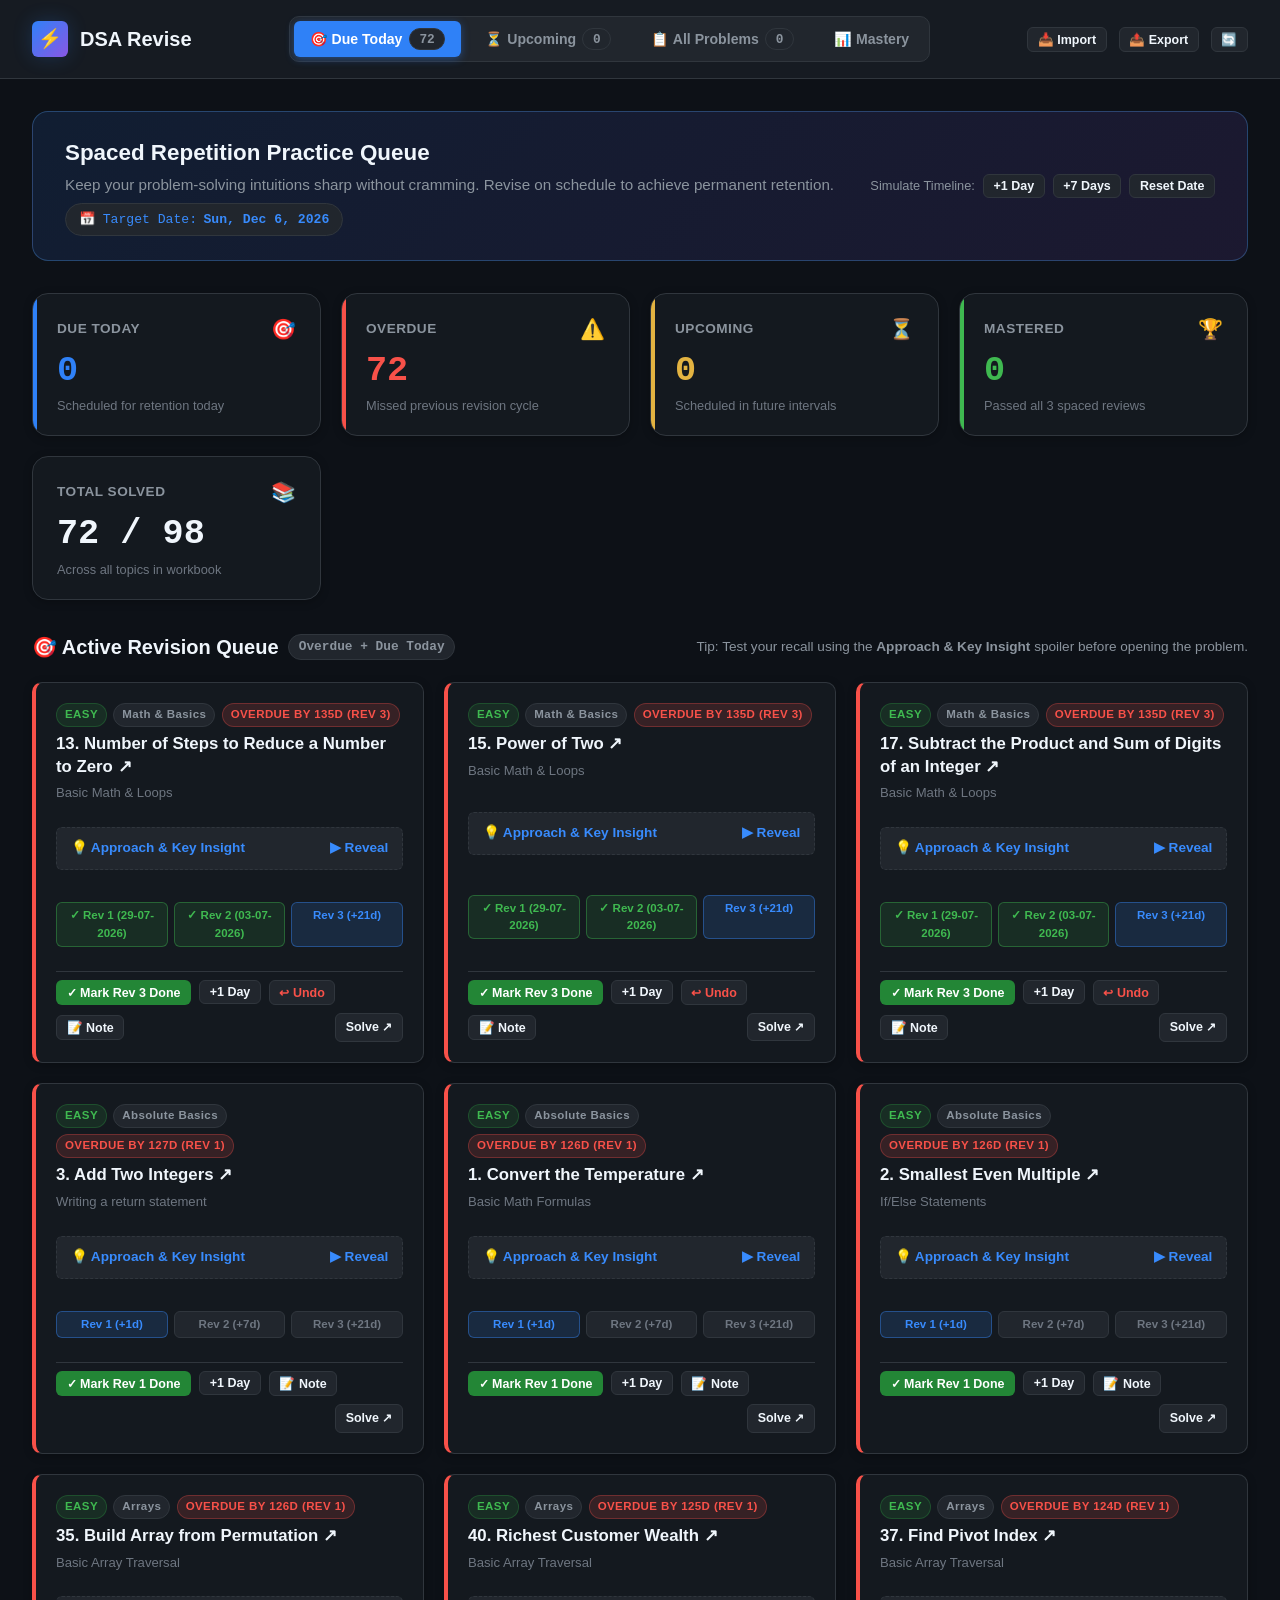
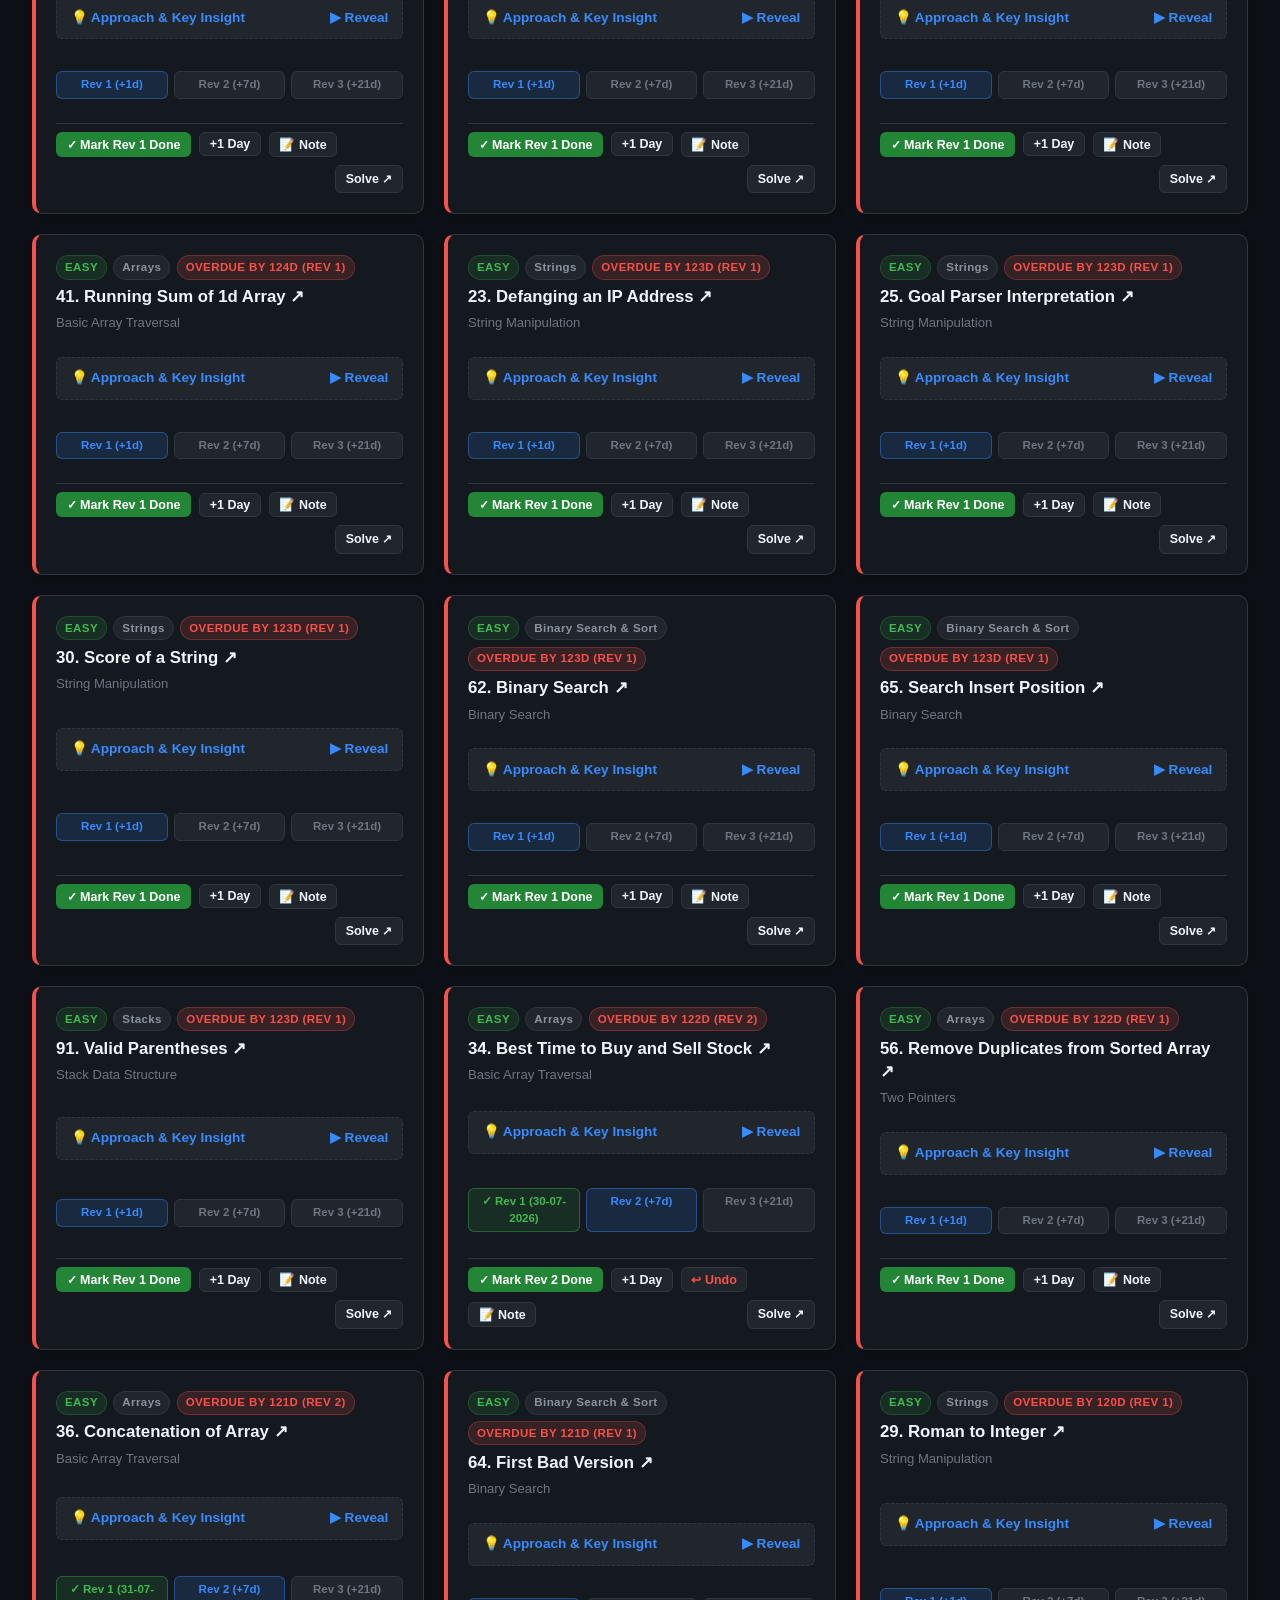
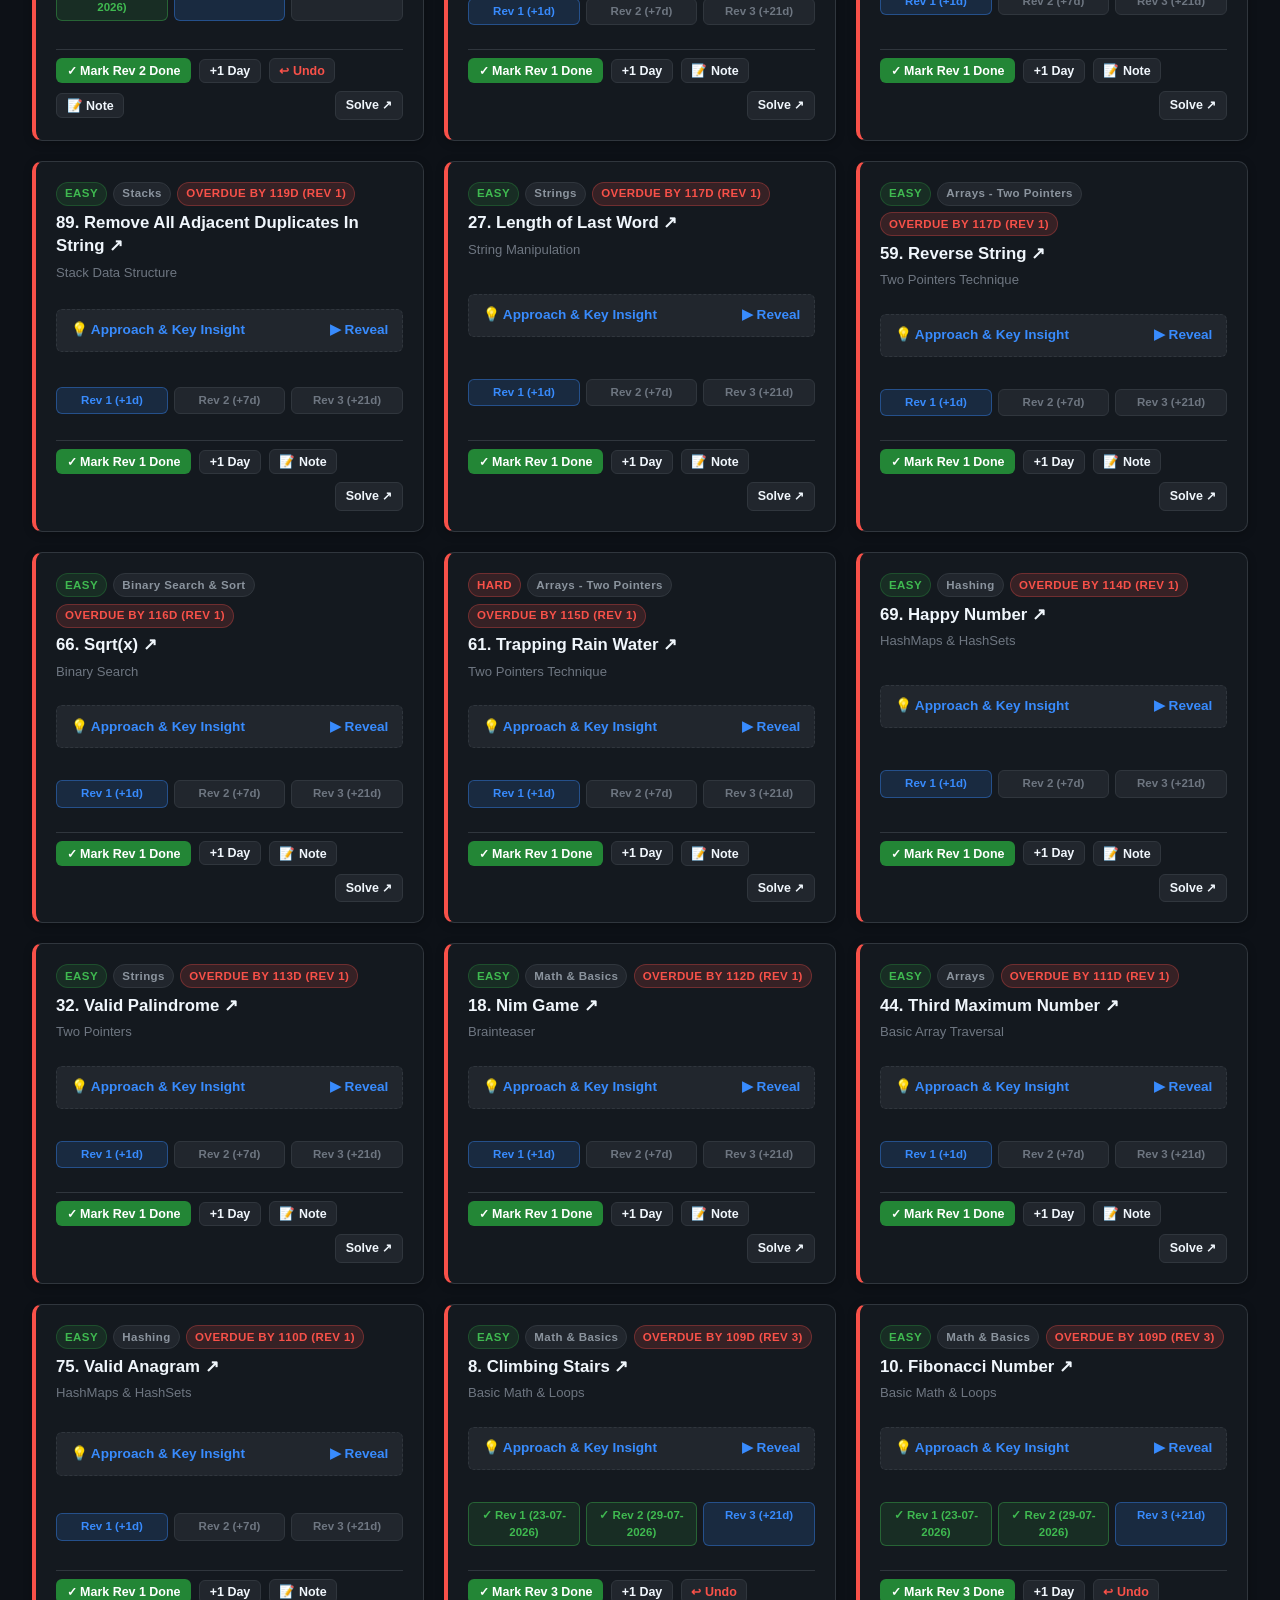
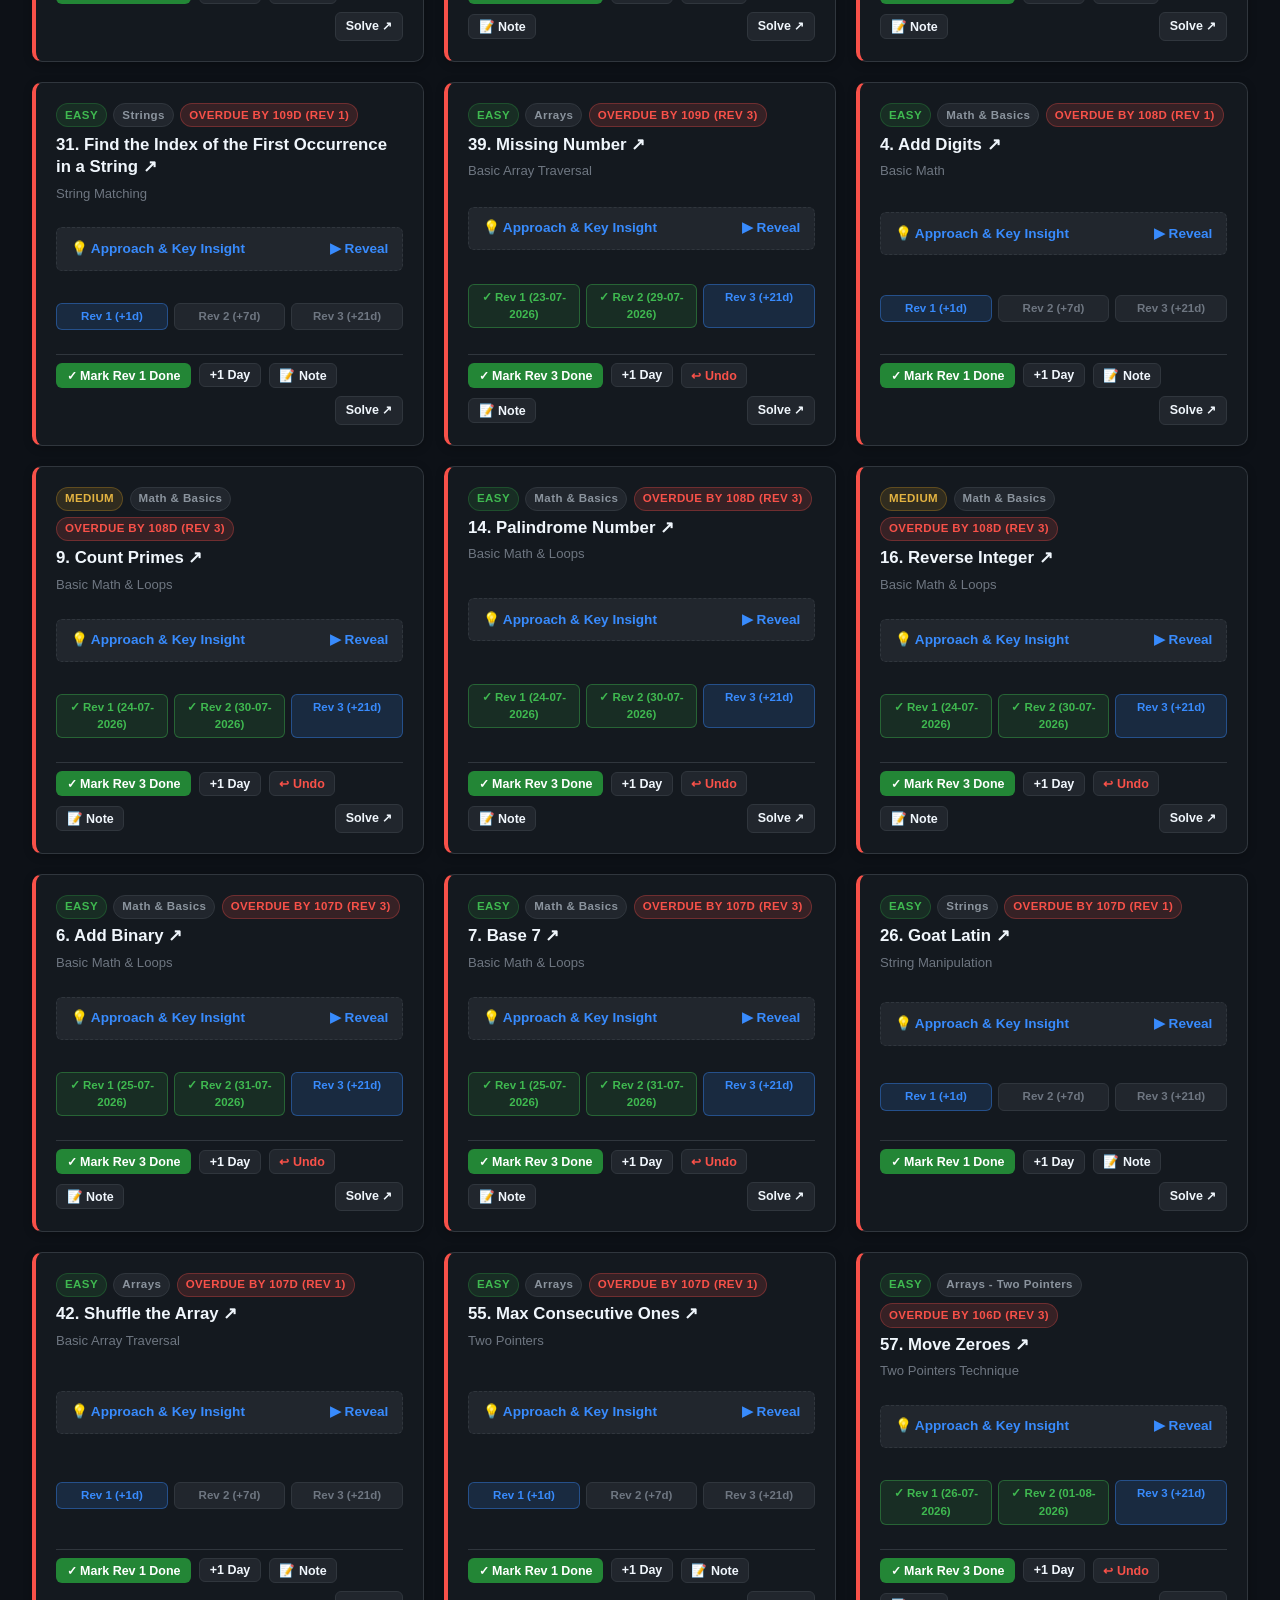
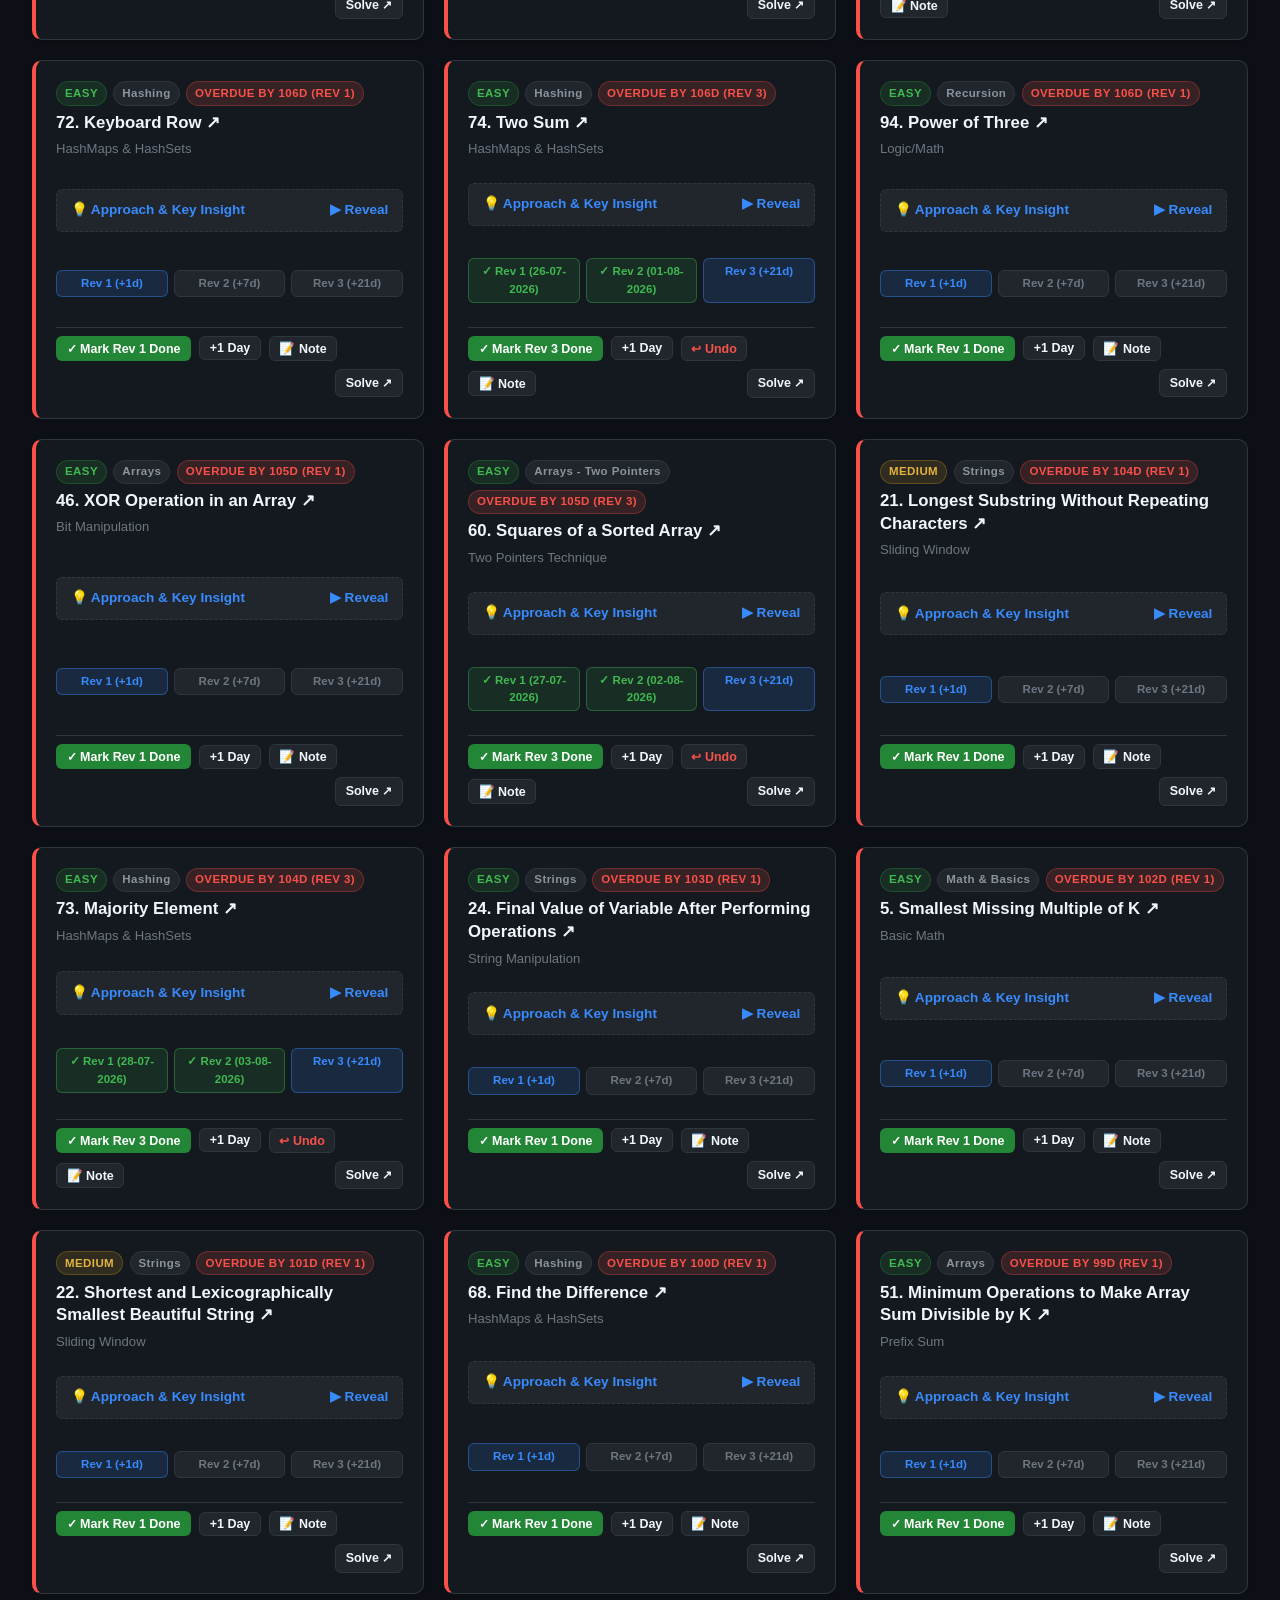
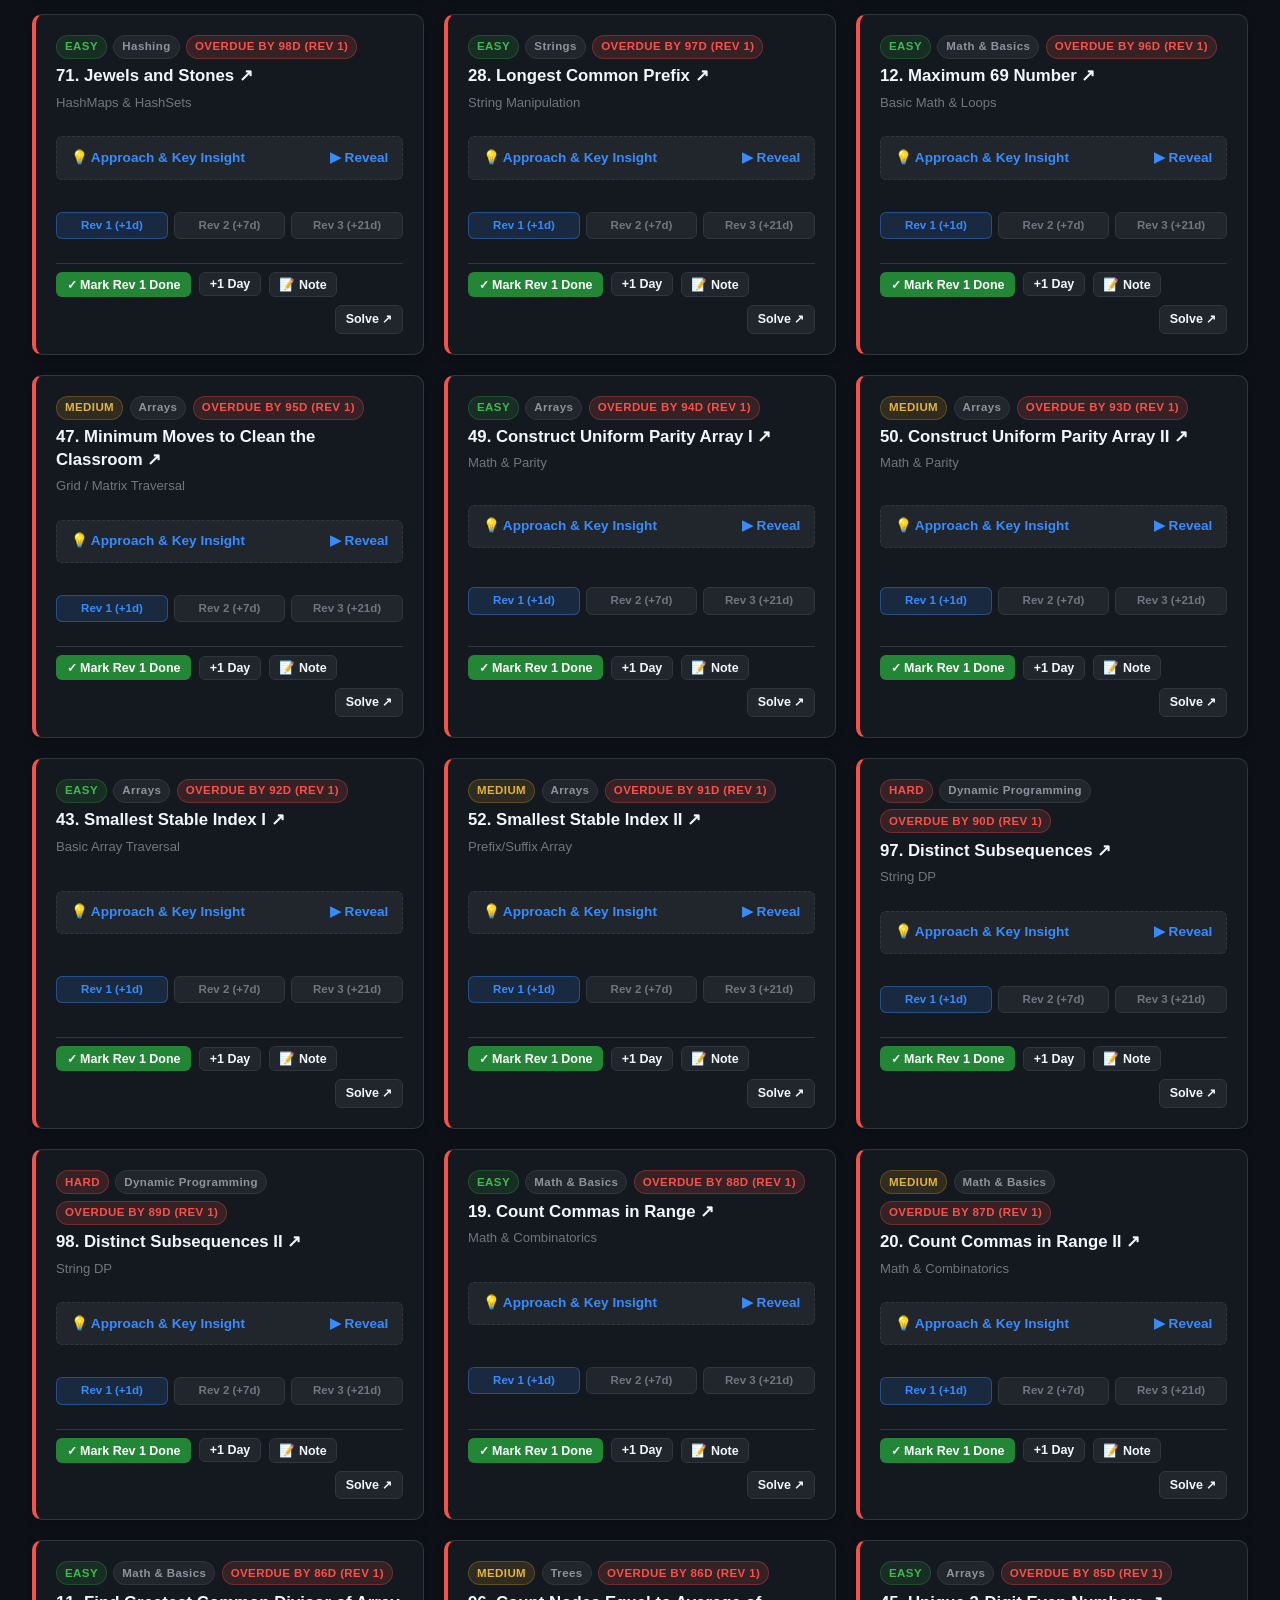
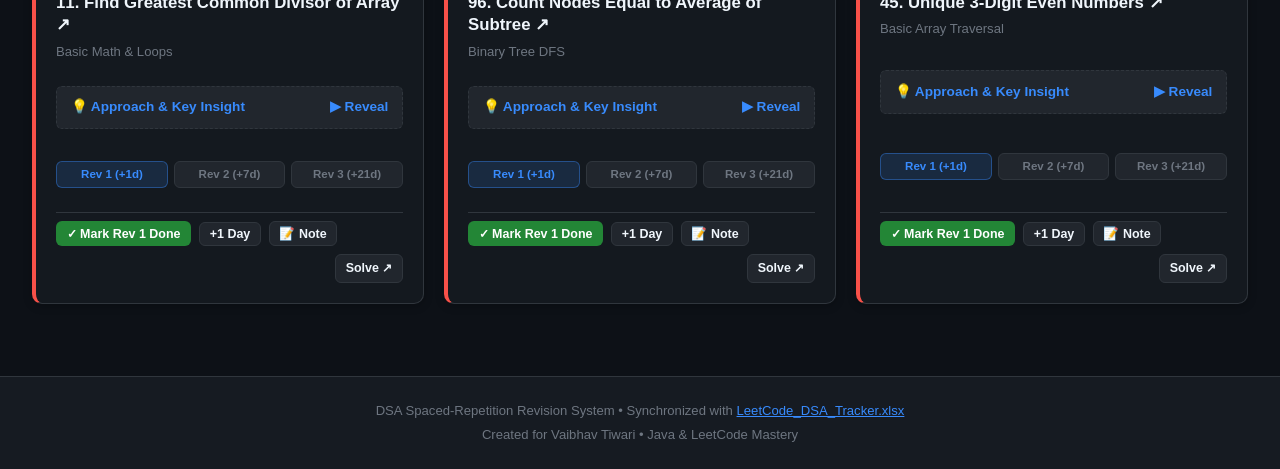
==== web/index.html @ f1a4bd0a "Add a local hosted website to track dsa revison" ====
<!DOCTYPE html>
<html lang="en">
<head>
  <meta charset="UTF-8">
  <meta name="viewport" content="width=device-width, initial-scale=1.0">
  <title>DSA Revise • Spaced Repetition Practice</title>
  <link rel="stylesheet" href="style.css">
  <link rel="icon" href="data:image/svg+xml,<svg xmlns=%22http://www.w3.org/2000/svg%22 viewBox=%220 0 100 100%22><text y=%22.9em%22 font-size=%2290%22>⚡</text></svg>">
</head>
<body>

  <!-- Top Navigation -->
  <header>
    <div class="nav-container">
      <a href="#" class="brand">
        <div class="brand-icon">⚡</div>
        <span>DSA Revise</span>
      </a>

      <div class="nav-links">
        <button class="nav-btn active" data-tab="today">
          🎯 Due Today <span class="badge-count" id="today-count-badge">0</span>
        </button>
        <button class="nav-btn" data-tab="upcoming">
          ⏳ Upcoming <span class="badge-count" id="upcoming-count-badge">0</span>
        </button>
        <button class="nav-btn" data-tab="all">
          📋 All Problems <span class="badge-count" id="all-count-badge">0</span>
        </button>
        <button class="nav-btn" data-tab="analytics">
          📊 Mastery
        </button>
      </div>

      <div class="nav-actions">
        <button class="btn btn-sm" id="btn-import-json" title="Import Progress JSON">📥 Import</button>
        <button class="btn btn-sm" id="btn-export-json" title="Export Backup JSON">📤 Export</button>
        <button class="btn btn-sm" id="btn-reset-data" title="Reset to initial Excel dataset" style="color: var(--text-muted);">🔄</button>
      </div>
    </div>
  </header>

  <!-- Main Content -->
  <main>
    <!-- Today Focus Banner -->
    <div class="focus-banner">
      <div class="focus-banner-text">
        <h2>Spaced Repetition Practice Queue</h2>
        <p>Keep your problem-solving intuitions sharp without cramming. Revise on schedule to achieve permanent retention.</p>
        <div class="date-badge">
          📅 Target Date: <strong id="current-date-display">Today</strong>
        </div>
      </div>

      <div style="display: flex; gap: 0.5rem; align-items: center; flex-wrap: wrap;">
        <span style="font-size: 0.8rem; color: var(--text-secondary);">Simulate Timeline:</span>
        <button class="btn btn-sm" id="btn-next-day">+1 Day</button>
        <button class="btn btn-sm" id="btn-next-week">+7 Days</button>
        <button class="btn btn-sm" id="btn-reset-date">Reset Date</button>
      </div>
    </div>

    <!-- Quick Stats Grid -->
    <div class="hero-grid">
      <div class="stat-card due">
        <div class="stat-header">
          <span class="stat-title">Due Today</span>
          <span class="stat-icon">🎯</span>
        </div>
        <div class="stat-value" id="stat-due-today" style="color: var(--accent-blue);">0</div>
        <div class="stat-desc">Scheduled for retention today</div>
      </div>

      <div class="stat-card overdue">
        <div class="stat-header">
          <span class="stat-title">Overdue</span>
          <span class="stat-icon">⚠️</span>
        </div>
        <div class="stat-value" id="stat-overdue" style="color: var(--accent-red-bright);">0</div>
        <div class="stat-desc">Missed previous revision cycle</div>
      </div>

      <div class="stat-card upcoming">
        <div class="stat-header">
          <span class="stat-title">Upcoming</span>
          <span class="stat-icon">⏳</span>
        </div>
        <div class="stat-value" id="stat-upcoming" style="color: var(--accent-orange-bright);">0</div>
        <div class="stat-desc">Scheduled in future intervals</div>
      </div>

      <div class="stat-card mastered">
        <div class="stat-header">
          <span class="stat-title">Mastered</span>
          <span class="stat-icon">🏆</span>
        </div>
        <div class="stat-value" id="stat-mastered" style="color: var(--accent-green-bright);">0</div>
        <div class="stat-desc">Passed all 3 spaced reviews</div>
      </div>

      <div class="stat-card">
        <div class="stat-header">
          <span class="stat-title">Total Solved</span>
          <span class="stat-icon">📚</span>
        </div>
        <div class="stat-value" id="stat-total-solved">0</div>
        <div class="stat-desc">Across all topics in workbook</div>
      </div>
    </div>

    <!-- TAB 1: Due Today Queue -->
    <section id="tab-today" class="tab-content active">
      <div class="section-header">
        <h3 class="section-title">
          <span>🎯 Active Revision Queue</span>
          <span class="badge-count">Overdue + Due Today</span>
        </h3>
        <p style="font-size: 0.85rem; color: var(--text-secondary);">
          Tip: Test your recall using the <strong>Approach & Key Insight</strong> spoiler before opening the problem.
        </p>
      </div>

      <div class="queue-grid" id="today-queue-container">
        <!-- Injected via JavaScript -->
      </div>
    </section>

    <!-- TAB 2: Upcoming Schedule -->
    <section id="tab-upcoming" class="tab-content">
      <div class="section-header">
        <h3 class="section-title">
          <span>⏳ Upcoming Spaced Schedule</span>
          <span class="badge-count">Future Intervals</span>
        </h3>
        <p style="font-size: 0.85rem; color: var(--text-secondary);">
          Sorted by soonest upcoming revision date.
        </p>
      </div>

      <div class="queue-grid" id="upcoming-container">
        <!-- Injected via JavaScript -->
      </div>
    </section>

    <!-- TAB 3: All Problems Table -->
    <section id="tab-all" class="tab-content">
      <div class="section-header">
        <h3 class="section-title">
          <span>📋 All 98 LeetCode Problems</span>
        </h3>
      </div>

      <!-- Filter Controls -->
      <div class="controls-bar">
        <div class="search-wrapper">
          <span class="search-icon">🔍</span>
          <input type="text" id="search-input" class="search-input" placeholder="Search problem name, subtopic, or algorithm...">
        </div>

        <div class="filter-group">
          <select id="filter-topic" class="select-input">
            <option value="ALL">All Topics</option>
          </select>

          <select id="filter-difficulty" class="select-input">
            <option value="ALL">All Difficulties</option>
            <option value="Easy">Easy</option>
            <option value="Medium">Medium</option>
            <option value="Hard">Hard</option>
          </select>

          <select id="filter-status" class="select-input">
            <option value="ALL">All Revision Statuses</option>
            <option value="DUE">Due Today / Overdue</option>
            <option value="UPCOMING">Upcoming</option>
            <option value="MASTERED">Mastered</option>
            <option value="UNSOLVED">Not Solved Yet</option>
          </select>
        </div>
      </div>

      <!-- Table -->
      <div class="table-container">
        <table>
          <thead>
            <tr>
              <th style="width: 50px;">#</th>
              <th>Topic & Concept</th>
              <th>Problem Name</th>
              <th>Difficulty</th>
              <th>Algorithm Used</th>
              <th>Revision Status</th>
              <th>Revision Dates</th>
              <th>Action</th>
            </tr>
          </thead>
          <tbody id="problems-tbody">
            <!-- Injected via JavaScript -->
          </tbody>
        </table>
      </div>
    </section>

    <!-- TAB 4: Analytics -->
    <section id="tab-analytics" class="tab-content">
      <div class="section-header">
        <h3 class="section-title">
          <span>📊 Mastery & Topic Retention Breakdown</span>
        </h3>
      </div>

      <div id="analytics-container">
        <!-- Injected via JavaScript -->
      </div>
    </section>
  </main>

  <!-- Notes Modal -->
  <div class="modal-overlay" id="notes-modal">
    <div class="modal-card">
      <div class="modal-header">
        <h3 id="notes-modal-title">Problem Notes</h3>
        <button class="modal-close">&times;</button>
      </div>
      <div class="modal-body">
        <p style="font-size: 0.85rem; color: var(--text-secondary);">
          Record personal edge cases, key invariants, or time/space intuition:
        </p>
        <textarea id="notes-modal-textarea" class="modal-textarea" placeholder="e.g., Remember to handle single-character strings; uses two pointers from left and right..."></textarea>
        <div style="display: flex; justify-content: flex-end; gap: 0.5rem;">
          <button class="btn btn-primary" id="notes-modal-save">Save Notes</button>
        </div>
      </div>
    </div>
  </div>

  <!-- Import Modal -->
  <div class="modal-overlay" id="import-modal">
    <div class="modal-card">
      <div class="modal-header">
        <h3>Import Progress JSON</h3>
        <button class="modal-close">&times;</button>
      </div>
      <div class="modal-body">
        <p style="font-size: 0.85rem; color: var(--text-secondary);">
          Paste your JSON progress backup or platform export below. It supports both full backup exports and phase progress schemas:
        </p>
        <textarea id="import-textarea" class="modal-textarea" placeholder='{"version": 3, "progress": { ... }}'></textarea>
        <div style="display: flex; justify-content: flex-end; gap: 0.5rem;">
          <button class="btn btn-primary" id="btn-submit-import">Import & Apply</button>
        </div>
      </div>
    </div>
  </div>

  <!-- Footer -->
  <footer>
    <p>
      DSA Spaced-Repetition Revision System • Synchronized with <a href="../LeetCode_DSA_Tracker.xlsx" style="color: var(--accent-blue-hover);">LeetCode_DSA_Tracker.xlsx</a>
    </p>
    <p style="margin-top: 0.3rem; color: var(--text-muted);">
      Created for Vaibhav Tiwari • Java & LeetCode Mastery
    </p>
  </footer>

  <!-- Bundled Problems Dataset & Engine -->
  <script src="problems_data.js"></script>
  <script src="app.js"></script>
</body>
</html>
---- web/style.css ----
:root {
  --bg-primary: #0d1117;
  --bg-secondary: #161b22;
  --bg-tertiary: #21262d;
  --bg-card: rgba(22, 27, 34, 0.85);
  --border-color: #30363d;
  --border-focus: #58a6ff;
  --text-primary: #f0f6fc;
  --text-secondary: #8b949e;
  --text-muted: #6e7681;
  --accent-blue: #2f81f7;
  --accent-blue-hover: #388bfd;
  --accent-blue-subtle: rgba(56, 139, 253, 0.15);
  --accent-green: #238636;
  --accent-green-bright: #3fb950;
  --accent-green-subtle: rgba(46, 160, 67, 0.15);
  --accent-orange: #d29922;
  --accent-orange-bright: #e3b341;
  --accent-orange-subtle: rgba(210, 153, 34, 0.15);
  --accent-red: #da3633;
  --accent-red-bright: #f85149;
  --accent-red-subtle: rgba(248, 81, 73, 0.15);
  --accent-purple: #8957e5;
  --accent-purple-subtle: rgba(163, 113, 247, 0.15);
  --accent-gold: #f1e05a;
  --radius-sm: 6px;
  --radius-md: 10px;
  --radius-lg: 16px;
  --shadow-sm: 0 2px 8px rgba(0, 0, 0, 0.25);
  --shadow-md: 0 8px 24px rgba(0, 0, 0, 0.35);
  --shadow-glow: 0 0 20px rgba(56, 139, 253, 0.2);
  --font-sans: -apple-system, BlinkMacSystemFont, "Segoe UI", Roboto, "Helvetica Neue", Arial, sans-serif;
  --font-mono: ui-monospace, SFMono-Regular, "SF Mono", Menlo, Consolas, "Liberation Mono", monospace;
}

* {
  box-sizing: border-box;
  margin: 0;
  padding: 0;
}

body {
  background-color: var(--bg-primary);
  color: var(--text-primary);
  font-family: var(--font-sans);
  line-height: 1.5;
  min-height: 100vh;
  display: flex;
  flex-direction: column;
}

/* Header */
header {
  background: var(--bg-secondary);
  border-bottom: 1px solid var(--border-color);
  padding: 1rem 2rem;
  position: sticky;
  top: 0;
  z-index: 100;
  backdrop-filter: blur(12px);
}

.nav-container {
  max-width: 1400px;
  margin: 0 auto;
  display: flex;
  justify-content: space-between;
  align-items: center;
  gap: 1.5rem;
  flex-wrap: wrap;
}

.brand {
  display: flex;
  align-items: center;
  gap: 0.75rem;
  font-size: 1.25rem;
  font-weight: 700;
  color: var(--text-primary);
  text-decoration: none;
}

.brand-icon {
  background: linear-gradient(135deg, #2f81f7, #8957e5);
  width: 36px;
  height: 36px;
  border-radius: var(--radius-sm);
  display: flex;
  align-items: center;
  justify-content: center;
  font-size: 1.2rem;
  box-shadow: var(--shadow-glow);
}

.nav-links {
  display: flex;
  align-items: center;
  gap: 0.5rem;
  background: var(--bg-tertiary);
  padding: 4px;
  border-radius: var(--radius-md);
  border: 1px solid var(--border-color);
}

.nav-btn {
  background: transparent;
  border: none;
  color: var(--text-secondary);
  padding: 0.45rem 1rem;
  border-radius: var(--radius-sm);
  font-weight: 600;
  font-size: 0.88rem;
  cursor: pointer;
  transition: all 0.2s ease;
  display: flex;
  align-items: center;
  gap: 0.4rem;
}

.nav-btn:hover {
  color: var(--text-primary);
}

.nav-btn.active {
  background: var(--accent-blue);
  color: #fff;
  box-shadow: 0 2px 8px rgba(47, 129, 247, 0.4);
}

.nav-actions {
  display: flex;
  align-items: center;
  gap: 0.75rem;
}

.btn {
  background: var(--bg-tertiary);
  color: var(--text-primary);
  border: 1px solid var(--border-color);
  padding: 0.5rem 0.9rem;
  border-radius: var(--radius-sm);
  font-size: 0.88rem;
  font-weight: 600;
  cursor: pointer;
  display: inline-flex;
  align-items: center;
  gap: 0.4rem;
  transition: all 0.2s ease;
  text-decoration: none;
}

.btn:hover {
  background: #30363d;
  border-color: #8b949e;
}

.btn-primary {
  background: var(--accent-blue);
  border-color: rgba(240, 246, 252, 0.1);
  color: #ffffff;
}

.btn-primary:hover {
  background: var(--accent-blue-hover);
}

.btn-success {
  background: var(--accent-green);
  color: #ffffff;
  border-color: transparent;
}

.btn-success:hover {
  background: var(--accent-green-bright);
}

.btn-sm {
  padding: 0.25rem 0.6rem;
  font-size: 0.78rem;
}

/* Layout */
main {
  flex: 1;
  max-width: 1400px;
  width: 100%;
  margin: 0 auto;
  padding: 2rem;
}

/* Stats / Hero Grid */
.hero-grid {
  display: grid;
  grid-template-columns: repeat(auto-fit, minmax(240px, 1fr));
  gap: 1.25rem;
  margin-bottom: 2rem;
}

.stat-card {
  background: var(--bg-card);
  border: 1px solid var(--border-color);
  border-radius: var(--radius-lg);
  padding: 1.25rem 1.5rem;
  position: relative;
  overflow: hidden;
  box-shadow: var(--shadow-sm);
  transition: transform 0.2s ease, border-color 0.2s ease;
}

.stat-card:hover {
  transform: translateY(-2px);
  border-color: #58a6ff;
}

.stat-card::before {
  content: "";
  position: absolute;
  top: 0;
  left: 0;
  width: 4px;
  height: 100%;
}

.stat-card.due::before { background: var(--accent-blue); }
.stat-card.overdue::before { background: var(--accent-red-bright); }
.stat-card.upcoming::before { background: var(--accent-orange-bright); }
.stat-card.mastered::before { background: var(--accent-green-bright); }

.stat-header {
  display: flex;
  justify-content: space-between;
  align-items: center;
  margin-bottom: 0.5rem;
}

.stat-title {
  color: var(--text-secondary);
  font-size: 0.85rem;
  font-weight: 600;
  text-transform: uppercase;
  letter-spacing: 0.5px;
}

.stat-icon {
  font-size: 1.25rem;
}

.stat-value {
  font-size: 2.2rem;
  font-weight: 800;
  line-height: 1.1;
  margin-bottom: 0.35rem;
  font-family: var(--font-mono);
}

.stat-desc {
  color: var(--text-muted);
  font-size: 0.8rem;
}

/* Today Revision Focus Banner */
.focus-banner {
  background: linear-gradient(135deg, rgba(47, 129, 247, 0.12), rgba(137, 87, 229, 0.12));
  border: 1px solid rgba(88, 166, 255, 0.3);
  border-radius: var(--radius-lg);
  padding: 1.5rem 2rem;
  margin-bottom: 2rem;
  display: flex;
  justify-content: space-between;
  align-items: center;
  gap: 1.5rem;
  flex-wrap: wrap;
}

.focus-banner-text h2 {
  font-size: 1.4rem;
  font-weight: 700;
  margin-bottom: 0.25rem;
}

.focus-banner-text p {
  color: var(--text-secondary);
  font-size: 0.95rem;
}

.date-badge {
  display: inline-flex;
  align-items: center;
  gap: 0.4rem;
  background: var(--bg-tertiary);
  border: 1px solid var(--border-color);
  padding: 0.35rem 0.8rem;
  border-radius: 999px;
  font-size: 0.82rem;
  font-family: var(--font-mono);
  color: var(--accent-blue-hover);
  margin-top: 0.4rem;
}

/* Tab Sections */
.tab-content {
  display: none;
}

.tab-content.active {
  display: block;
}

/* Section Header */
.section-header {
  display: flex;
  justify-content: space-between;
  align-items: center;
  margin-bottom: 1.25rem;
  flex-wrap: wrap;
  gap: 1rem;
}

.section-title {
  font-size: 1.25rem;
  font-weight: 700;
  display: flex;
  align-items: center;
  gap: 0.6rem;
}

.badge-count {
  background: var(--bg-tertiary);
  border: 1px solid var(--border-color);
  color: var(--text-secondary);
  font-size: 0.8rem;
  padding: 0.15rem 0.6rem;
  border-radius: 999px;
  font-family: var(--font-mono);
}

/* Filter Controls */
.controls-bar {
  background: var(--bg-secondary);
  border: 1px solid var(--border-color);
  border-radius: var(--radius-md);
  padding: 1rem;
  margin-bottom: 1.5rem;
  display: flex;
  gap: 1rem;
  flex-wrap: wrap;
  align-items: center;
}

.search-wrapper {
  flex: 1;
  min-width: 240px;
  position: relative;
}

.search-input {
  width: 100%;
  background: var(--bg-tertiary);
  border: 1px solid var(--border-color);
  color: var(--text-primary);
  padding: 0.55rem 1rem 0.55rem 2.2rem;
  border-radius: var(--radius-sm);
  font-size: 0.9rem;
  outline: none;
  transition: border-color 0.2s ease;
}

.search-input:focus {
  border-color: var(--border-focus);
}

.search-icon {
  position: absolute;
  left: 0.75rem;
  top: 50%;
  transform: translateY(-50%);
  color: var(--text-muted);
  font-size: 0.9rem;
}

.filter-group {
  display: flex;
  gap: 0.5rem;
  align-items: center;
  flex-wrap: wrap;
}

.select-input {
  background: var(--bg-tertiary);
  border: 1px solid var(--border-color);
  color: var(--text-primary);
  padding: 0.55rem 0.8rem;
  border-radius: var(--radius-sm);
  font-size: 0.88rem;
  outline: none;
  cursor: pointer;
}

.select-input:focus {
  border-color: var(--border-focus);
}

/* Problem Cards Queue */
.queue-grid {
  display: grid;
  grid-template-columns: repeat(auto-fill, minmax(360px, 1fr));
  gap: 1.25rem;
  margin-bottom: 2.5rem;
}

.problem-card {
  background: var(--bg-card);
  border: 1px solid var(--border-color);
  border-radius: var(--radius-md);
  padding: 1.25rem;
  display: flex;
  flex-direction: column;
  justify-content: space-between;
  gap: 1rem;
  box-shadow: var(--shadow-sm);
  position: relative;
  transition: border-color 0.2s, transform 0.2s;
}

.problem-card:hover {
  border-color: #58a6ff;
  transform: translateY(-2px);
}

.problem-card.card-overdue {
  border-left: 4px solid var(--accent-red-bright);
}

.problem-card.card-due-today {
  border-left: 4px solid var(--accent-blue);
}

.problem-card.card-upcoming {
  border-left: 4px solid var(--accent-orange);
}

.problem-card.card-mastered {
  border-left: 4px solid var(--accent-green-bright);
}

.card-top {
  display: flex;
  justify-content: space-between;
  align-items: flex-start;
  gap: 0.75rem;
}

.problem-meta {
  display: flex;
  gap: 0.4rem;
  flex-wrap: wrap;
  align-items: center;
  margin-bottom: 0.4rem;
}

.tag {
  font-size: 0.72rem;
  font-weight: 700;
  padding: 0.15rem 0.5rem;
  border-radius: 999px;
  text-transform: uppercase;
  letter-spacing: 0.4px;
}

.tag-easy {
  background: var(--accent-green-subtle);
  color: var(--accent-green-bright);
  border: 1px solid rgba(46, 160, 67, 0.3);
}

.tag-medium {
  background: var(--accent-orange-subtle);
  color: var(--accent-orange-bright);
  border: 1px solid rgba(210, 153, 34, 0.3);
}

.tag-hard {
  background: var(--accent-red-subtle);
  color: var(--accent-red-bright);
  border: 1px solid rgba(248, 81, 73, 0.3);
}

.tag-topic {
  background: var(--bg-tertiary);
  color: var(--text-secondary);
  border: 1px solid var(--border-color);
  font-weight: 600;
  text-transform: none;
}

.tag-stage {
  background: var(--accent-blue-subtle);
  color: var(--accent-blue-hover);
  border: 1px solid rgba(56, 139, 253, 0.3);
}

.problem-title {
  font-size: 1.05rem;
  font-weight: 700;
  color: var(--text-primary);
  margin-bottom: 0.3rem;
  line-height: 1.35;
}

.problem-title a {
  color: inherit;
  text-decoration: none;
}

.problem-title a:hover {
  color: var(--accent-blue-hover);
  text-decoration: underline;
}

.subtopic-text {
  font-size: 0.82rem;
  color: var(--text-muted);
}

/* Active Recall Spoiler Box */
.recall-box {
  background: var(--bg-tertiary);
  border: 1px dashed var(--border-color);
  border-radius: var(--radius-sm);
  padding: 0.65rem 0.85rem;
  margin: 0.5rem 0;
  font-size: 0.85rem;
}

.recall-trigger {
  color: var(--accent-blue-hover);
  cursor: pointer;
  font-weight: 600;
  display: flex;
  align-items: center;
  justify-content: space-between;
  user-select: none;
}

.recall-content {
  margin-top: 0.5rem;
  padding-top: 0.5rem;
  border-top: 1px solid var(--border-color);
  color: var(--text-primary);
  display: none;
}

.recall-content.revealed {
  display: block;
}

.recall-algo {
  font-family: var(--font-mono);
  color: var(--accent-orange-bright);
  font-size: 0.82rem;
}

/* Revision Status Timeline */
.revision-stages {
  display: flex;
  gap: 0.35rem;
  margin: 0.5rem 0;
}

.stage-pill {
  flex: 1;
  text-align: center;
  padding: 0.25rem 0.2rem;
  border-radius: var(--radius-sm);
  font-size: 0.72rem;
  font-weight: 600;
  background: var(--bg-tertiary);
  color: var(--text-muted);
  border: 1px solid var(--border-color);
}

.stage-pill.done {
  background: var(--accent-green-subtle);
  color: var(--accent-green-bright);
  border-color: rgba(63, 185, 80, 0.4);
}

.stage-pill.current {
  background: var(--accent-blue-subtle);
  color: var(--accent-blue-hover);
  border-color: rgba(56, 139, 253, 0.4);
}

/* Card Actions */
.card-actions {
  display: flex;
  gap: 0.5rem;
  align-items: center;
  flex-wrap: wrap;
  padding-top: 0.5rem;
  border-top: 1px solid var(--border-color);
}

/* Table View */
.table-container {
  background: var(--bg-secondary);
  border: 1px solid var(--border-color);
  border-radius: var(--radius-md);
  overflow-x: auto;
  box-shadow: var(--shadow-sm);
}

table {
  width: 100%;
  border-collapse: collapse;
  text-align: left;
  font-size: 0.88rem;
}

th {
  background: var(--bg-tertiary);
  color: var(--text-secondary);
  padding: 0.75rem 1rem;
  font-weight: 600;
  border-bottom: 1px solid var(--border-color);
  position: sticky;
  top: 0;
  white-space: nowrap;
}

td {
  padding: 0.75rem 1rem;
  border-bottom: 1px solid var(--border-color);
  vertical-align: middle;
}

tr:hover td {
  background: rgba(255, 255, 255, 0.02);
}

/* Modal */
.modal-overlay {
  position: fixed;
  top: 0;
  left: 0;
  right: 0;
  bottom: 0;
  background: rgba(0, 0, 0, 0.7);
  display: none;
  align-items: center;
  justify-content: center;
  z-index: 1000;
  padding: 1rem;
  backdrop-filter: blur(4px);
}

.modal-overlay.open {
  display: flex;
}

.modal-card {
  background: var(--bg-secondary);
  border: 1px solid var(--border-color);
  border-radius: var(--radius-lg);
  max-width: 600px;
  width: 100%;
  max-height: 90vh;
  display: flex;
  flex-direction: column;
  overflow: hidden;
  box-shadow: var(--shadow-md);
}

.modal-header {
  padding: 1.25rem 1.5rem;
  border-bottom: 1px solid var(--border-color);
  display: flex;
  justify-content: space-between;
  align-items: center;
}

.modal-header h3 {
  font-size: 1.15rem;
  font-weight: 700;
}

.modal-close {
  background: transparent;
  border: none;
  color: var(--text-secondary);
  font-size: 1.25rem;
  cursor: pointer;
}

.modal-body {
  padding: 1.5rem;
  overflow-y: auto;
  display: flex;
  flex-direction: column;
  gap: 1rem;
}

.modal-textarea {
  width: 100%;
  height: 200px;
  background: var(--bg-tertiary);
  border: 1px solid var(--border-color);
  border-radius: var(--radius-sm);
  color: var(--text-primary);
  font-family: var(--font-mono);
  font-size: 0.85rem;
  padding: 0.75rem;
  resize: vertical;
}

/* Empty State */
.empty-state {
  text-align: center;
  padding: 3.5rem 1rem;
  color: var(--text-muted);
}

.empty-icon {
  font-size: 3rem;
  margin-bottom: 0.75rem;
  color: var(--accent-green-bright);
}

.empty-title {
  font-size: 1.2rem;
  font-weight: 700;
  color: var(--text-primary);
  margin-bottom: 0.25rem;
}

/* Toast notifications */
.toast-container {
  position: fixed;
  bottom: 2rem;
  right: 2rem;
  display: flex;
  flex-direction: column;
  gap: 0.5rem;
  z-index: 2000;
}

.toast {
  background: var(--bg-tertiary);
  color: var(--text-primary);
  border: 1px solid var(--border-color);
  border-left: 4px solid var(--accent-blue);
  padding: 0.75rem 1.25rem;
  border-radius: var(--radius-sm);
  box-shadow: var(--shadow-md);
  font-size: 0.88rem;
  animation: slideIn 0.25s ease forwards;
}

@keyframes slideIn {
  from { transform: translateX(100%); opacity: 0; }
  to { transform: translateX(0); opacity: 1; }
}

/* Footer */
footer {
  border-top: 1px solid var(--border-color);
  padding: 1.5rem;
  text-align: center;
  font-size: 0.82rem;
  color: var(--text-muted);
  background: var(--bg-secondary);
}
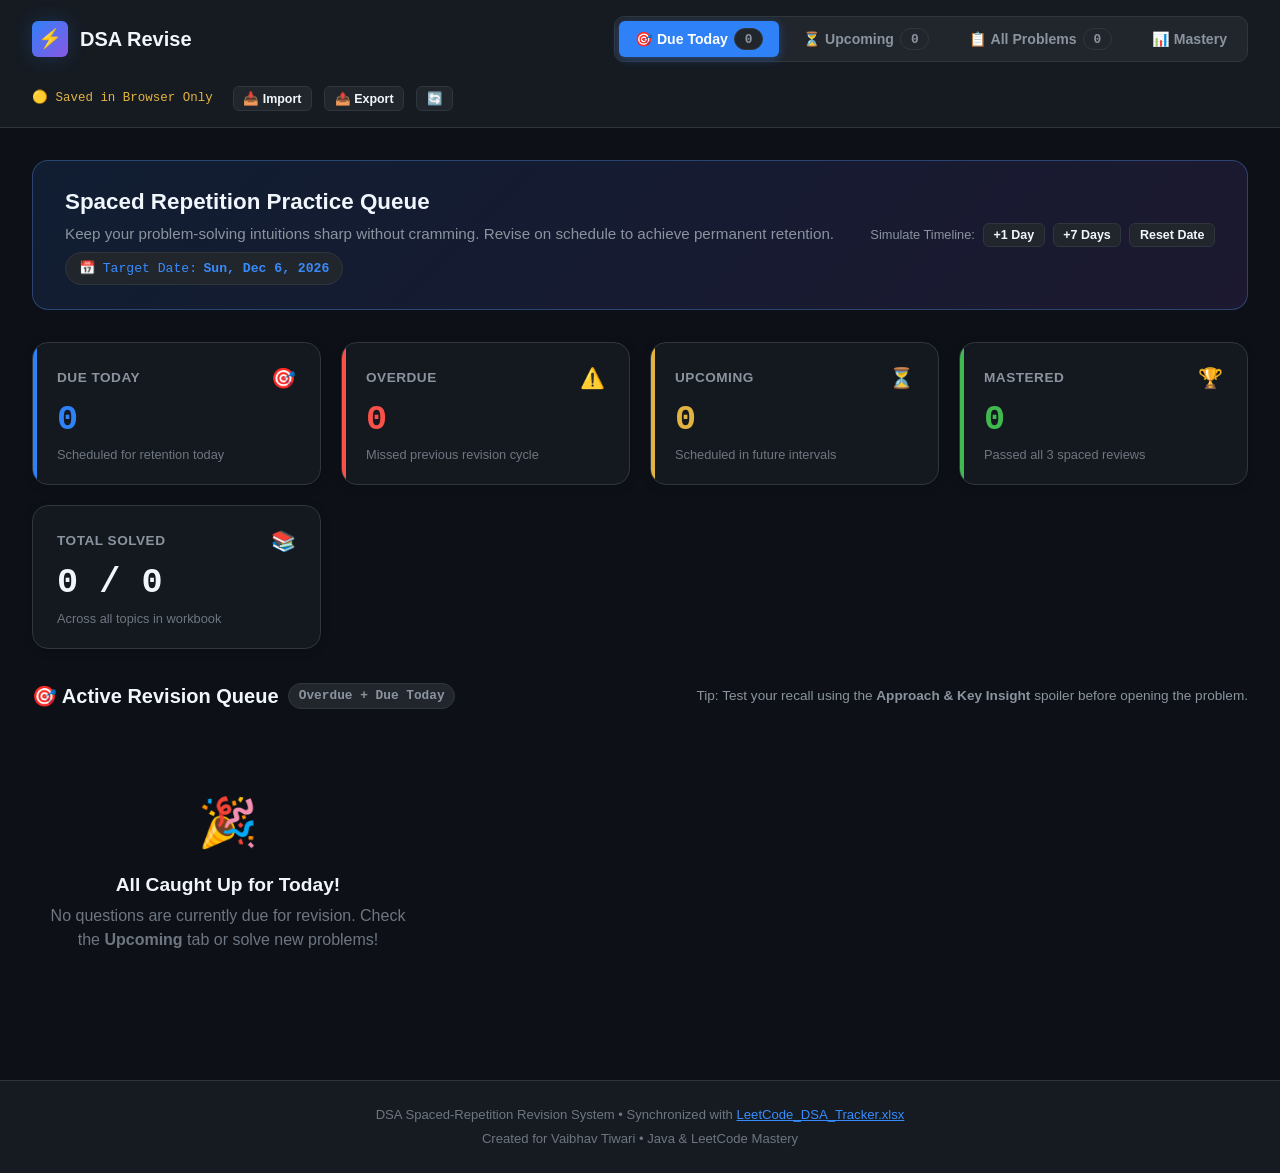
==== commit cd0a9ac3: "SOlve Duplicate Elements in the array" ====
--- a/web/index.html
+++ b/web/index.html
@@ -33,6 +33,7 @@
       </div>
 
       <div class="nav-actions">
+        <span id="save-indicator" style="font-size: 0.78rem; font-family: var(--font-mono); color: var(--accent-green-bright); padding-right: 0.5rem;">🟢 Saved</span>
         <button class="btn btn-sm" id="btn-import-json" title="Import Progress JSON">📥 Import</button>
         <button class="btn btn-sm" id="btn-export-json" title="Export Backup JSON">📤 Export</button>
         <button class="btn btn-sm" id="btn-reset-data" title="Reset to initial Excel dataset" style="color: var(--text-muted);">🔄</button>
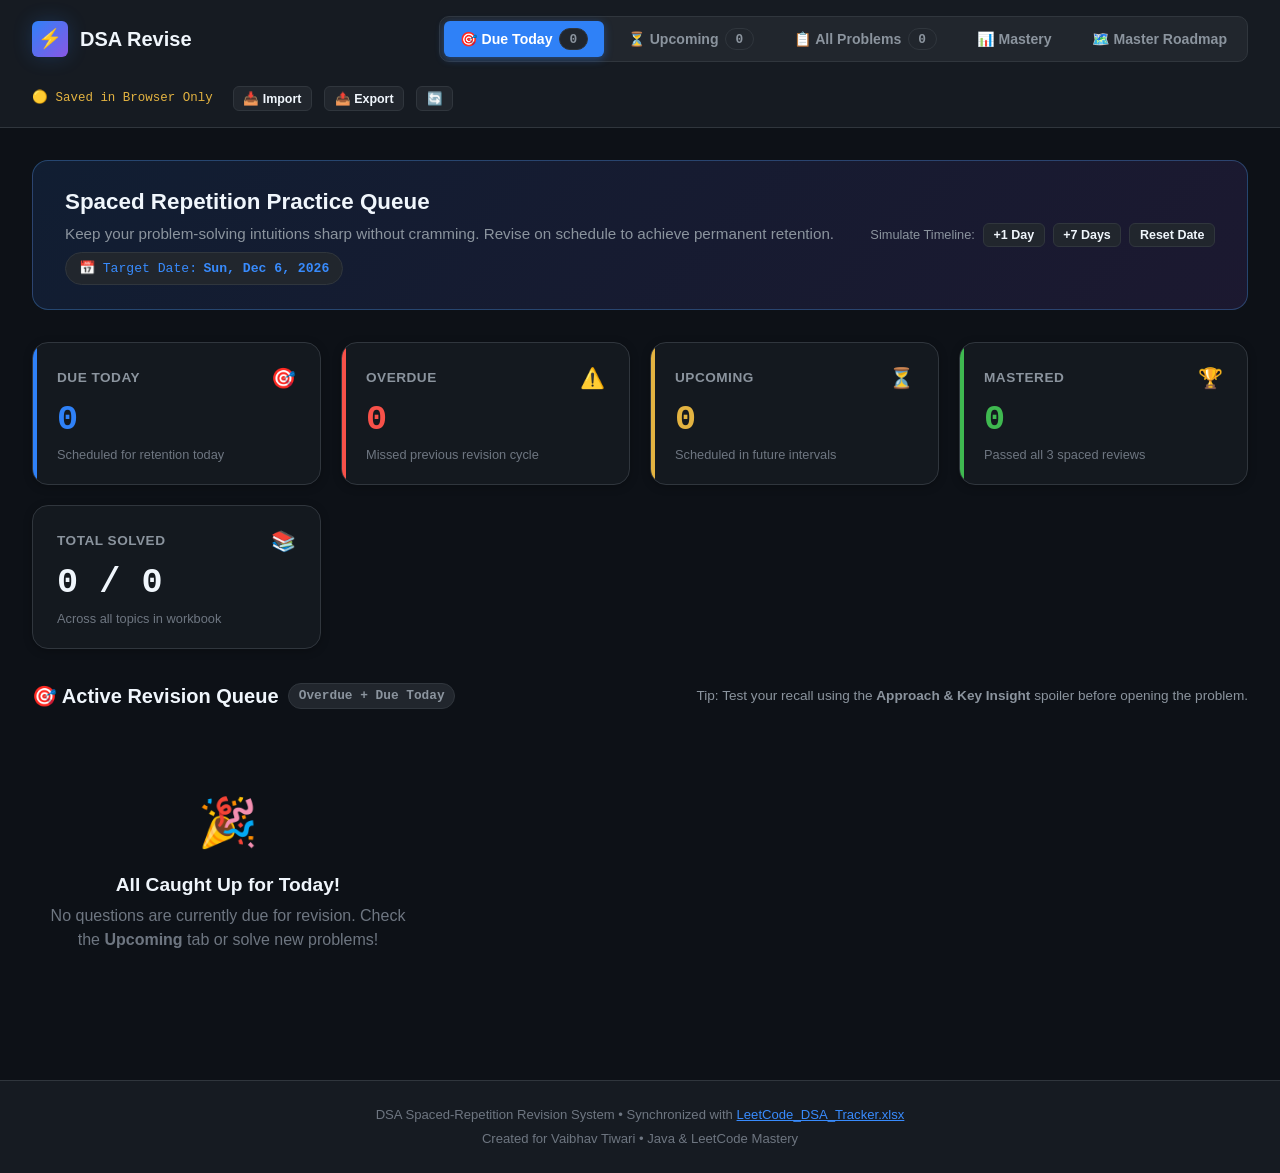
==== commit e2476549: "Add Pepcoding Master DSA Roadmap with 550 LeetCode Practice Questions" ====
--- a/web/index.html
+++ b/web/index.html
@@ -30,6 +30,9 @@
         <button class="nav-btn" data-tab="analytics">
           📊 Mastery
         </button>
+        <a href="roadmap.html" class="nav-btn" style="text-decoration: none; display: inline-flex; align-items: center; gap: 5px;">
+          🗺️ Master Roadmap
+        </a>
       </div>
 
       <div class="nav-actions">
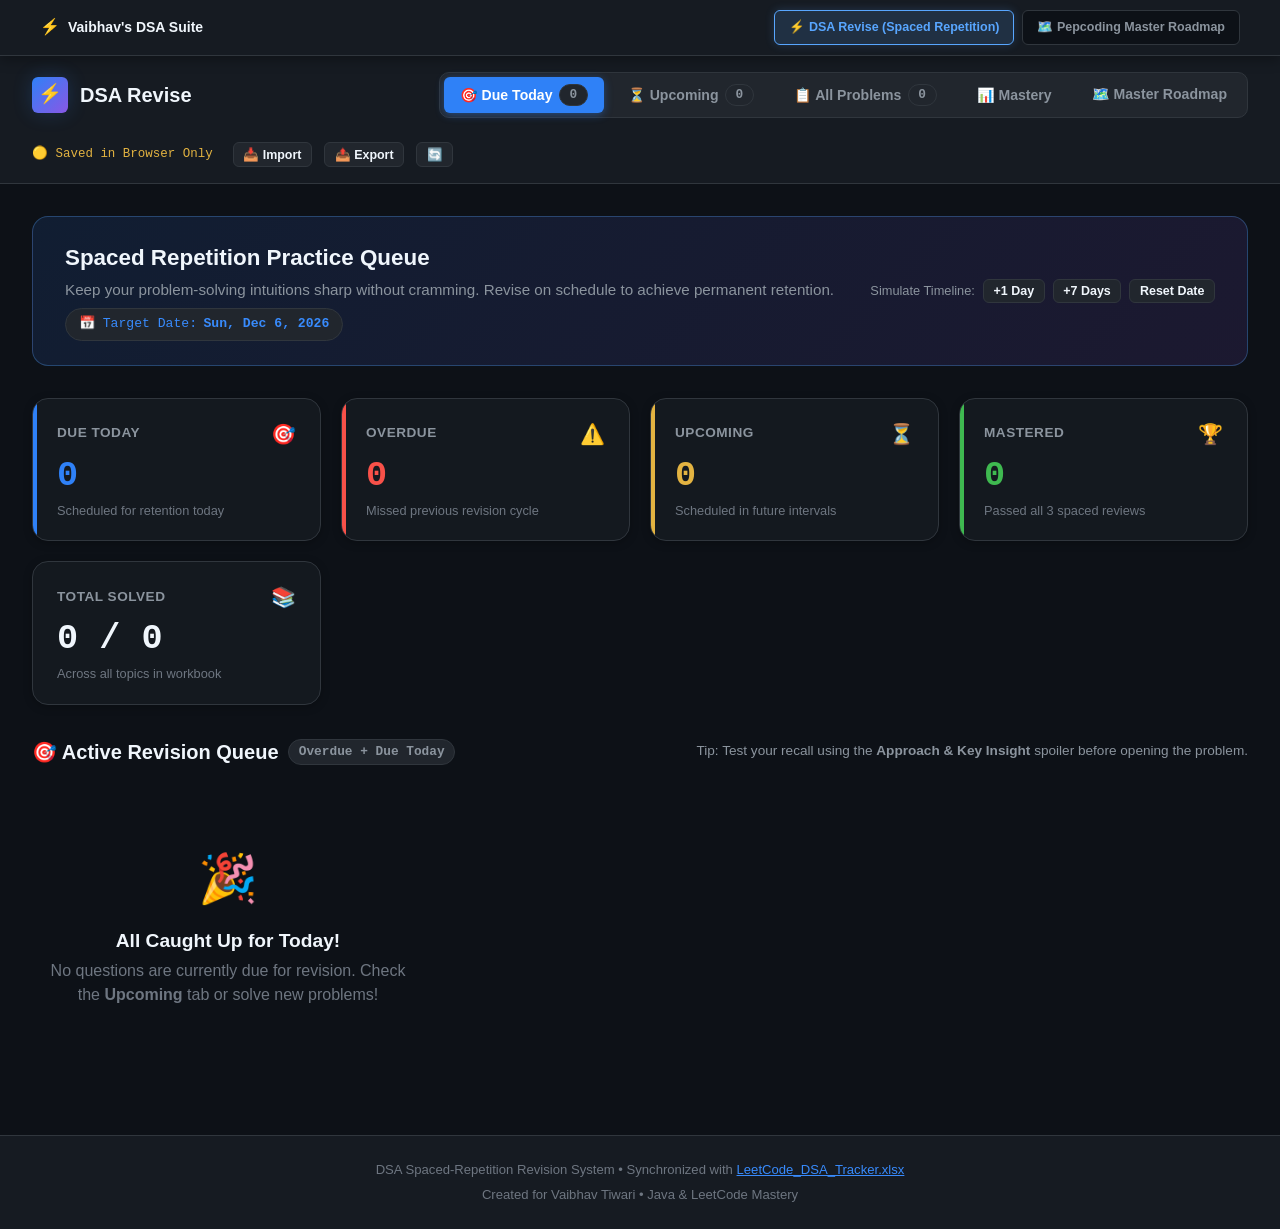
==== commit 3f8b64b5: "Fix practice drawer clicks, add persistent top suite switcher and Expand All toggle" ====
--- a/web/index.html
+++ b/web/index.html
@@ -6,8 +6,90 @@
   <title>DSA Revise • Spaced Repetition Practice</title>
   <link rel="stylesheet" href="style.css">
   <link rel="icon" href="data:image/svg+xml,<svg xmlns=%22http://www.w3.org/2000/svg%22 viewBox=%220 0 100 100%22><text y=%22.9em%22 font-size=%2290%22>⚡</text></svg>">
+<style>
+/* Top Sticky Suite Switcher */
+.global-site-switcher {
+  background: #161b22;
+  border-bottom: 1px solid #30363d;
+  padding: 10px 18px;
+  position: sticky;
+  top: 0;
+  left: 0;
+  right: 0;
+  width: 100%;
+  z-index: 9999;
+  box-shadow: 0 4px 12px rgba(0,0,0,0.3);
+}
+.site-switcher-inner {
+  max-width: 1200px;
+  margin: 0 auto;
+  display: flex;
+  justify-content: space-between;
+  align-items: center;
+  flex-wrap: wrap;
+  gap: 12px;
+}
+.switcher-brand {
+  display: flex;
+  align-items: center;
+  gap: 8px;
+  font-family: -apple-system, BlinkMacSystemFont, 'Segoe UI', Roboto, sans-serif;
+  font-weight: 700;
+  font-size: 14px;
+  color: #f0f6fc;
+}
+.switcher-brand span.spark { color: #58a6ff; font-size: 16px; }
+.switcher-tabs {
+  display: flex;
+  gap: 8px;
+  flex-wrap: wrap;
+}
+.switcher-tab {
+  text-decoration: none;
+  font-family: -apple-system, BlinkMacSystemFont, 'Segoe UI', Roboto, sans-serif;
+  font-size: 12.5px;
+  font-weight: 600;
+  padding: 7px 14px;
+  border-radius: 6px;
+  color: #8b949e;
+  background: #0d1117;
+  border: 1px solid #30363d;
+  transition: all 0.2s ease;
+  display: inline-flex;
+  align-items: center;
+  gap: 6px;
+}
+.switcher-tab:hover {
+  color: #f0f6fc;
+  border-color: #58a6ff;
+  background: rgba(88, 166, 255, 0.08);
+}
+.switcher-tab.active {
+  background: rgba(88, 166, 255, 0.15);
+  border-color: #58a6ff;
+  color: #58a6ff;
+  box-shadow: 0 0 10px rgba(88, 166, 255, 0.2);
+}
+</style>
 </head>
 <body>
+<nav class="global-site-switcher">
+  <div class="site-switcher-inner">
+    <div class="switcher-brand">
+      <span class="spark">⚡</span>
+      <span>Vaibhav's DSA Suite</span>
+    </div>
+    <div class="switcher-tabs">
+      <a href="index.html" class="switcher-tab active" title="Spaced Repetition Flashcard Queue">
+        ⚡ DSA Revise (Spaced Repetition)
+      </a>
+      <a href="roadmap.html" class="switcher-tab" title="777 Pepcoding Videos + 550 LeetCode Practice Questions">
+        🗺️ Pepcoding Master Roadmap
+      </a>
+    </div>
+  </div>
+</nav>
+
 
   <!-- Top Navigation -->
   <header>
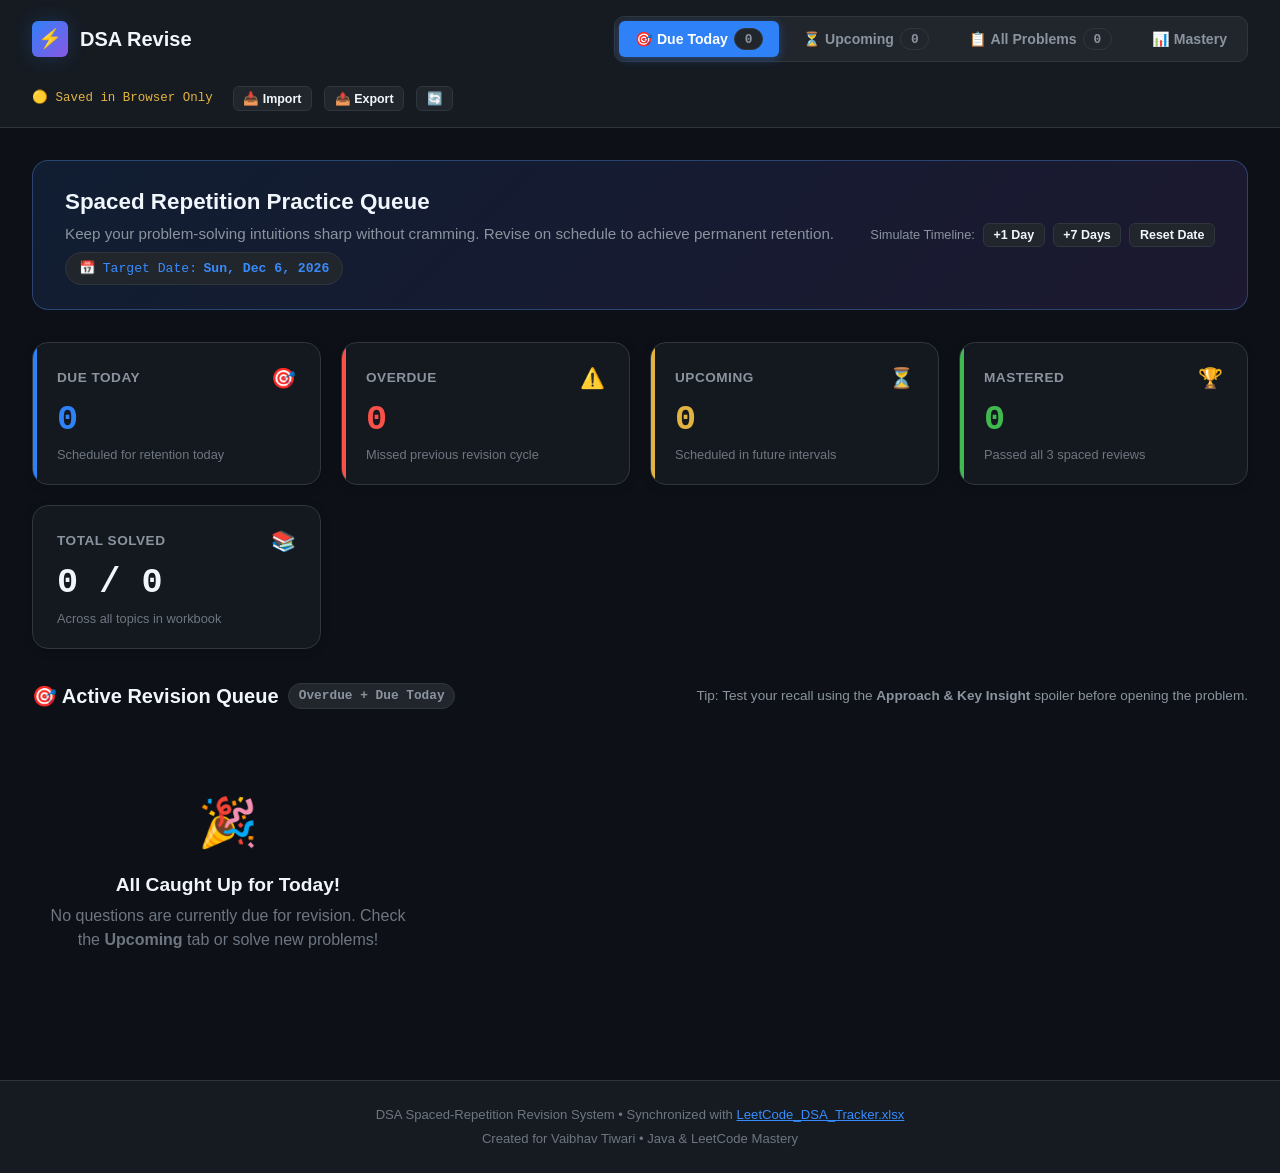
==== commit fade9715: "Revert "Add Pepcoding Master DSA Roadmap with 550 LeetCode Practice Questions" This reverts commit e" ====
--- a/web/index.html
+++ b/web/index.html
@@ -6,90 +6,8 @@
   <title>DSA Revise • Spaced Repetition Practice</title>
   <link rel="stylesheet" href="style.css">
   <link rel="icon" href="data:image/svg+xml,<svg xmlns=%22http://www.w3.org/2000/svg%22 viewBox=%220 0 100 100%22><text y=%22.9em%22 font-size=%2290%22>⚡</text></svg>">
-<style>
-/* Top Sticky Suite Switcher */
-.global-site-switcher {
-  background: #161b22;
-  border-bottom: 1px solid #30363d;
-  padding: 10px 18px;
-  position: sticky;
-  top: 0;
-  left: 0;
-  right: 0;
-  width: 100%;
-  z-index: 9999;
-  box-shadow: 0 4px 12px rgba(0,0,0,0.3);
-}
-.site-switcher-inner {
-  max-width: 1200px;
-  margin: 0 auto;
-  display: flex;
-  justify-content: space-between;
-  align-items: center;
-  flex-wrap: wrap;
-  gap: 12px;
-}
-.switcher-brand {
-  display: flex;
-  align-items: center;
-  gap: 8px;
-  font-family: -apple-system, BlinkMacSystemFont, 'Segoe UI', Roboto, sans-serif;
-  font-weight: 700;
-  font-size: 14px;
-  color: #f0f6fc;
-}
-.switcher-brand span.spark { color: #58a6ff; font-size: 16px; }
-.switcher-tabs {
-  display: flex;
-  gap: 8px;
-  flex-wrap: wrap;
-}
-.switcher-tab {
-  text-decoration: none;
-  font-family: -apple-system, BlinkMacSystemFont, 'Segoe UI', Roboto, sans-serif;
-  font-size: 12.5px;
-  font-weight: 600;
-  padding: 7px 14px;
-  border-radius: 6px;
-  color: #8b949e;
-  background: #0d1117;
-  border: 1px solid #30363d;
-  transition: all 0.2s ease;
-  display: inline-flex;
-  align-items: center;
-  gap: 6px;
-}
-.switcher-tab:hover {
-  color: #f0f6fc;
-  border-color: #58a6ff;
-  background: rgba(88, 166, 255, 0.08);
-}
-.switcher-tab.active {
-  background: rgba(88, 166, 255, 0.15);
-  border-color: #58a6ff;
-  color: #58a6ff;
-  box-shadow: 0 0 10px rgba(88, 166, 255, 0.2);
-}
-</style>
 </head>
 <body>
-<nav class="global-site-switcher">
-  <div class="site-switcher-inner">
-    <div class="switcher-brand">
-      <span class="spark">⚡</span>
-      <span>Vaibhav's DSA Suite</span>
-    </div>
-    <div class="switcher-tabs">
-      <a href="index.html" class="switcher-tab active" title="Spaced Repetition Flashcard Queue">
-        ⚡ DSA Revise (Spaced Repetition)
-      </a>
-      <a href="roadmap.html" class="switcher-tab" title="777 Pepcoding Videos + 550 LeetCode Practice Questions">
-        🗺️ Pepcoding Master Roadmap
-      </a>
-    </div>
-  </div>
-</nav>
-
 
   <!-- Top Navigation -->
   <header>
@@ -112,9 +30,6 @@
         <button class="nav-btn" data-tab="analytics">
           📊 Mastery
         </button>
-        <a href="roadmap.html" class="nav-btn" style="text-decoration: none; display: inline-flex; align-items: center; gap: 5px;">
-          🗺️ Master Roadmap
-        </a>
       </div>
 
       <div class="nav-actions">
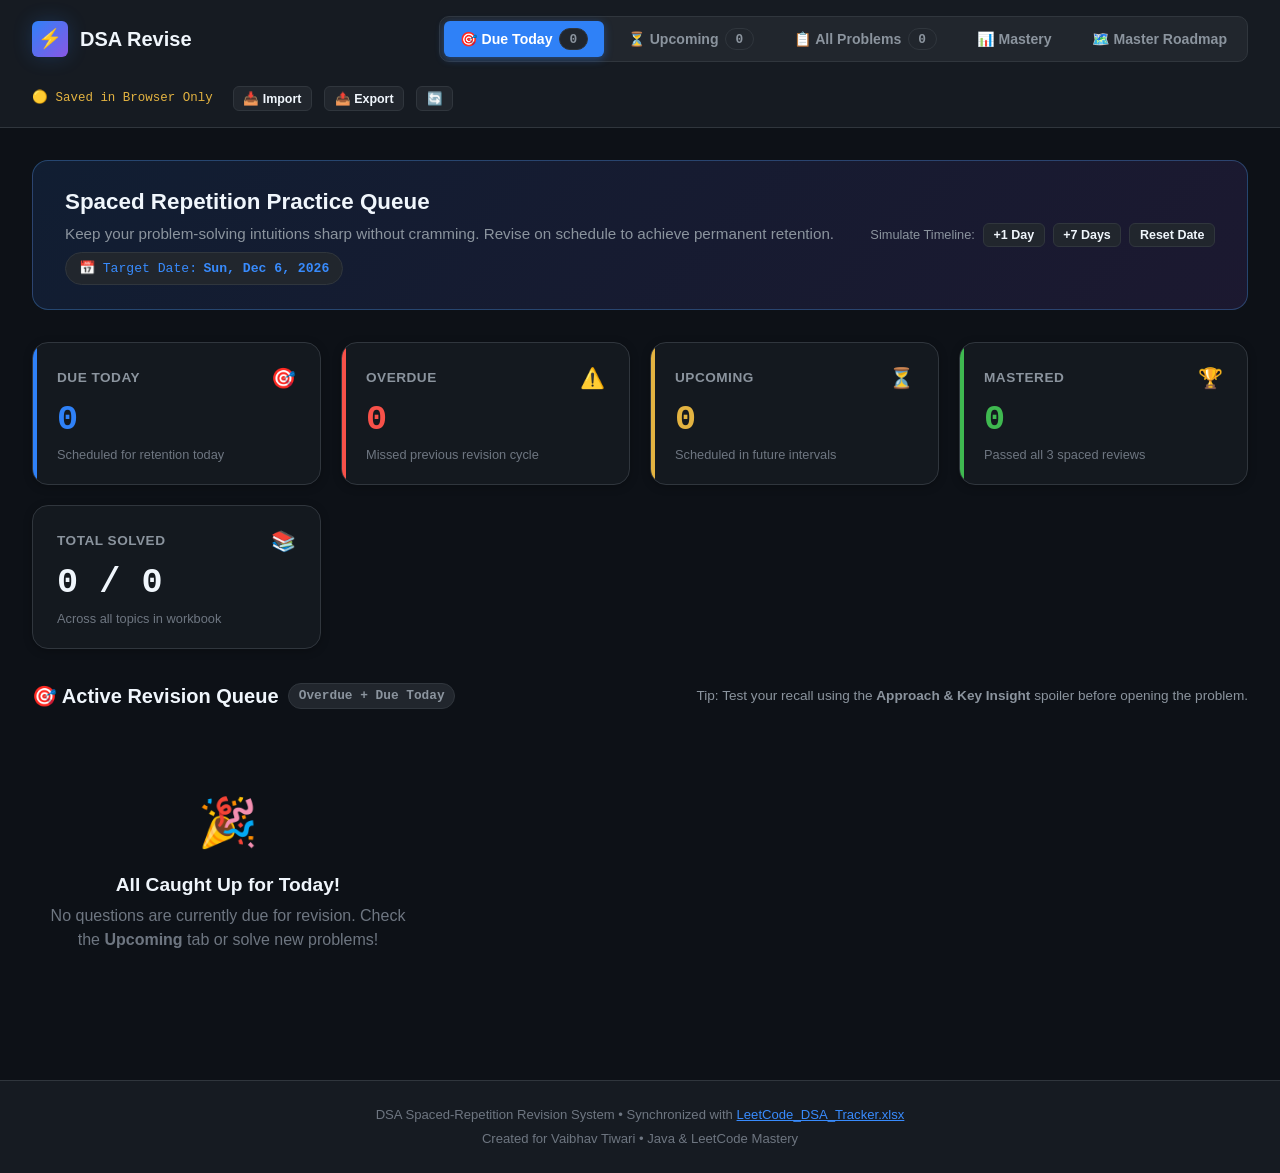
==== commit 3a9f8de1: "Revert "Fix practice drawer clicks, add persistent top suite switcher and Expand All toggle" This re" ====
--- a/web/index.html
+++ b/web/index.html
@@ -30,6 +30,9 @@
         <button class="nav-btn" data-tab="analytics">
           📊 Mastery
         </button>
+        <a href="roadmap.html" class="nav-btn" style="text-decoration: none; display: inline-flex; align-items: center; gap: 5px;">
+          🗺️ Master Roadmap
+        </a>
       </div>
 
       <div class="nav-actions">
